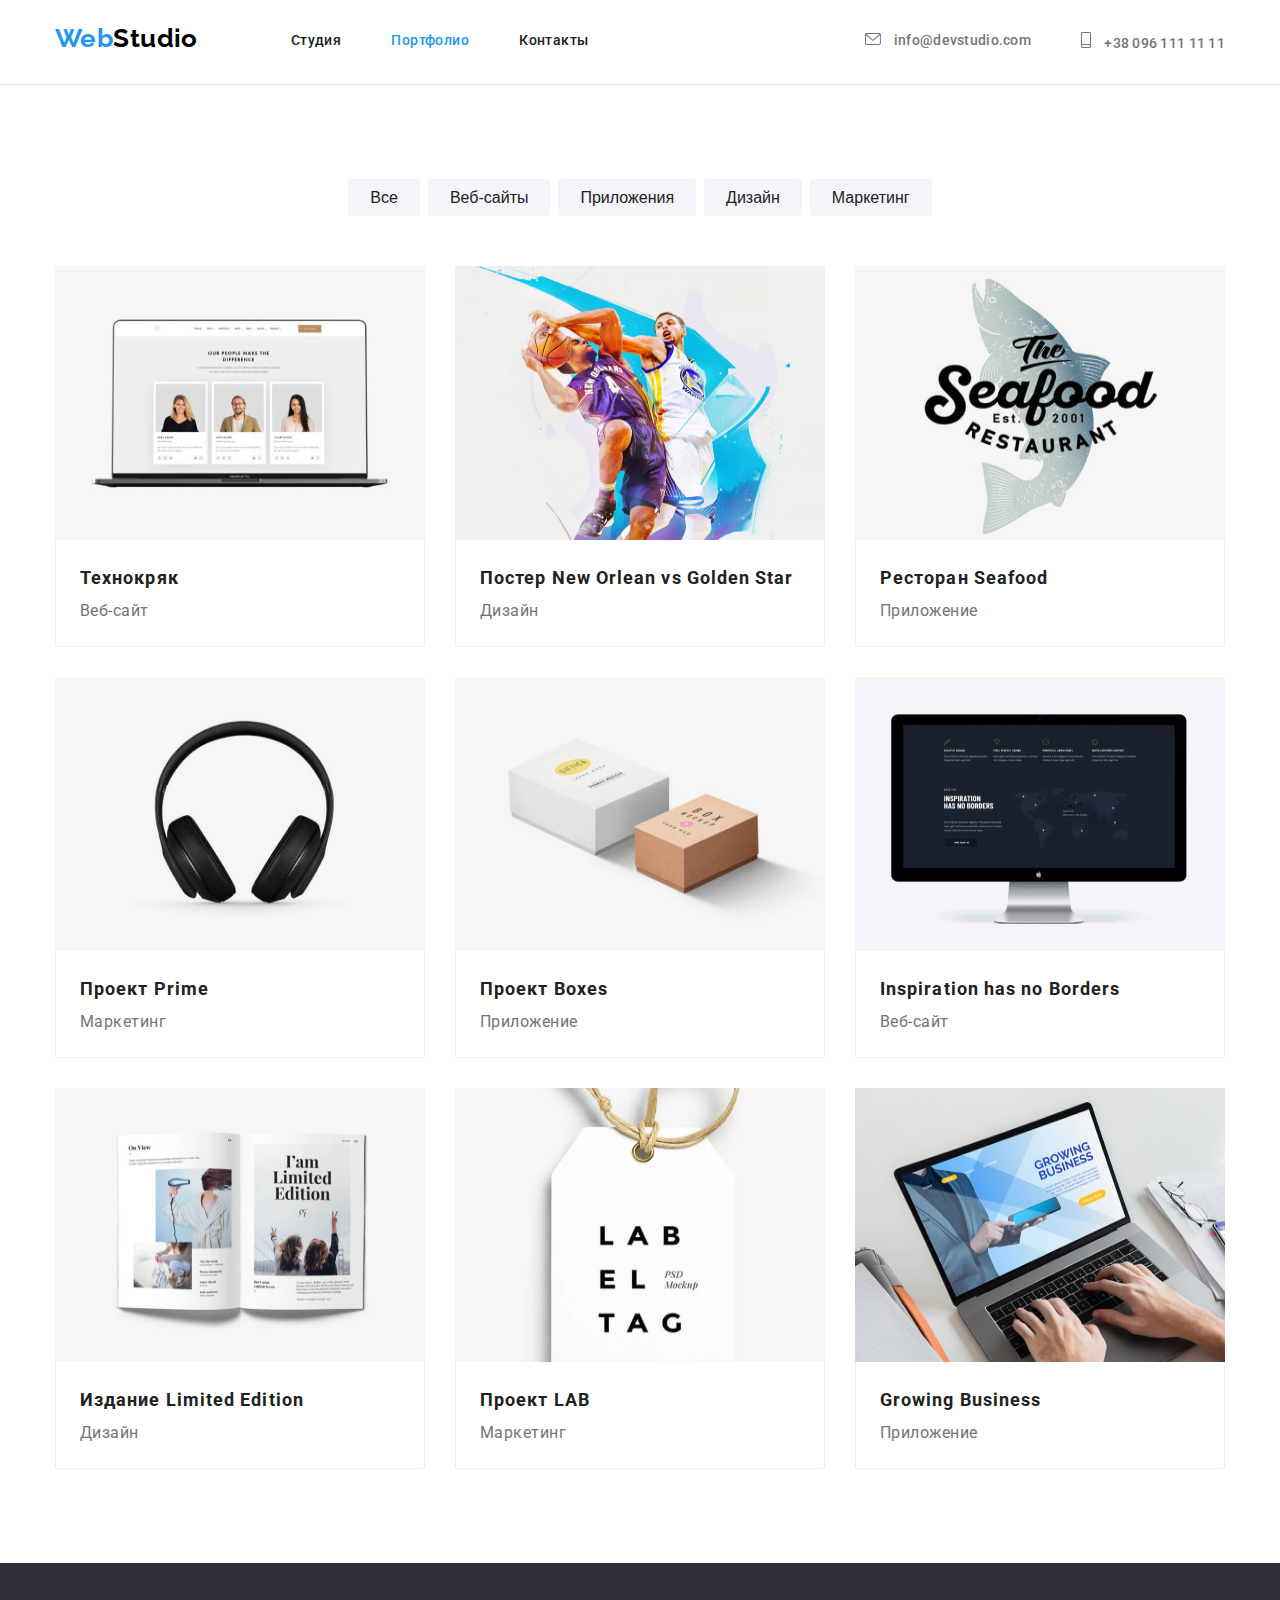
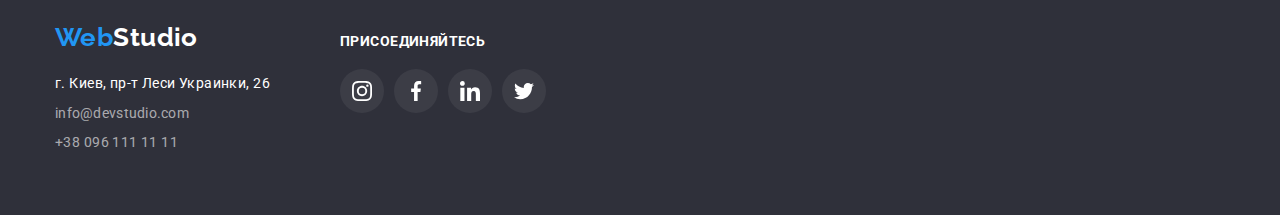
==== portfolio.html @ 875d4e26 "Initial commit" ====
<!DOCTYPE html>
<html lang="ru">

<head>
    <meta charset="UTF-8">
    <meta http-equiv="X-UA-Compatible" content="IE=edge">
    <meta name="viewport" content="width=device-width, initial-scale=1.0">
    <title>Портфолио</title>
    <link rel="preconnect" href="https://fonts.googleapis.com">
    <link rel="preconnect" href="https://fonts.gstatic.com" crossorigin>
    <link href="https://fonts.googleapis.com/css2?family=Raleway:wght@700&family=Roboto:wght@400;500;700;900&display=swap" rel="stylesheet">
    <link rel="stylesheet" href="https://cdnjs.cloudflare.com/ajax/libs/modern-normalize/1.1.0/modern-normalize.min.css"
        integrity="sha512-wpPYUAdjBVSE4KJnH1VR1HeZfpl1ub8YT/NKx4PuQ5NmX2tKuGu6U/JRp5y+Y8XG2tV+wKQpNHVUX03MfMFn9Q=="
        crossorigin="anonymous" referrerpolicy="no-referrer">
    <link rel="stylesheet" href="./css/styles.css">
</head>

<body>
    <header class="header">
        <div class="container container-nav">
        <nav class="navigation">
            <a href="./index.html" class="header-link-logo link"><span class="logo-web">Web</span><span
                    class="logo-studio">Studio</span></a>
            <ul class="header-list list">
                <li class="header-item"><a href="./index.html" class="header-link link">Студия</a></li>
                <li class="header-item"><a href="./portfolio.html" class="header-link link current">Портфолио</a></li>
                <li class="header-item"><a href="" class="header-link link">Контакты</a></li>
            </ul>
        </nav>
        <ul class="header-contact list">
            <li class="header-contact-item">
                <a href="mailto:info@devstudio.com" class="header-mail link">
                    <svg class="mail-icon" width="16">
                        <use href="./images/icons/icons.svg#icon-envelope"></use>
                    </svg>
                    info@devstudio.com</a>
            </li>
            <li class="header-contact-item">
                <a href="tel:+380961111111" class="header-tel link">
                    <svg class="phone-icon" width="10" height="16">
                        <use href="./images/icons/icons.svg#icon-smartphone"></use>
                    </svg>
                    +38 096 111 11 11</a>
            </li>
        </ul>
        </div>
    </header>
    <main>
        <!--Секция Услуги-->
        <section class="section portfolio-section">
            <div class="container">
                <div class="container-portfolio">
                    <h1 class="visually-hidden">Услуги</h1>
                    <ul class="services-button-list list">
                        <li class="filter-button"><button type="button" class="services-button">Все</button></li>
                        <li class="filter-button"><button type="button" class="services-button">Веб-сайты</button></li>
                        <li class="filter-button"><button type="button" class="services-button">Приложения</button></li>
                        <li class="filter-button"><button type="button" class="services-button">Дизайн</button></li>
                        <li class="filter-button"><button type="button" class="services-button">Маркетинг</button></li>
                    </ul>
                    <ul class="services-pics-list list">
                        <li class="services-item">
                            <a href="" class="services-link link">
                                <img src="./images/portfolio/project1.jpg" alt="Технологии" width="370" height="274">
                                <div class="portfolio-cards">
                                    <h2 class="services-title">Технокряк</h2>
                                    <p class="services-text">Веб-сайт</p>
                                </div>
                            </a>
                        </li>
                        <li class="services-item">
                            <a href="" class="services-link link">
                                <img src="./images/portfolio/project2.jpg" alt="Технологии" width="370" height="274">
                                <div class="portfolio-cards">
                                    <h2 class="services-title">Постер New Orlean vs Golden Star</h2>
                                    <p class="services-text">Дизайн</p>
                                </div>
                            </a>
                        </li>
                        <li class="services-item">
                            <a href="" class="services-link link">
                                <img src="./images/portfolio/project3.jpg" alt="Технологии" width="370" height="274">
                                <div class="portfolio-cards">
                                    <h2 class="services-title">Ресторан Seafood</h2>
                                    <p class="services-text">Приложение</p>
                                </div>
                            </a>
                        </li>
                        <li class="services-item">
                            <a href="" class="services-link link">
                                <img src="./images/portfolio/project4.jpg" alt="Технологии" width="370" height="274">
                                <div class="portfolio-cards">
                                    <h2 class="services-title">Проект Prime</h2>
                                    <p class="services-text">Маркетинг</p>
                                </div>
                            </a>
                        </li>
                        <li class="services-item">
                            <a href="" class="services-link link">
                                <img src="./images/portfolio/project5.jpg" alt="Технологии" width="370" height="274">
                                <div class="portfolio-cards">
                                    <h2 class="services-title">Проект Boxes</h2>
                                    <p class="services-text">Приложение</p>
                                </div>
                            </a>
                        </li>
                        <li class="services-item">
                            <a href="" class="services-link link">
                                <img src="./images/portfolio/project6.jpg" alt="Технологии" width="370" height="274">
                                <div class="portfolio-cards">
                                    <h2 lang="en" class="services-title">Inspiration has no Borders</h2>
                                    <p class="services-text">Веб-сайт</p>
                                </div>
                            </a>
                        </li>
                        <li class="services-item">
                            <a href="" class="services-link link">
                                <img src="./images/portfolio/project7.jpg" alt="Технологии" width="370" height="274">
                                <div class="portfolio-cards">
                                    <h2 class="services-title">Издание Limited Edition</h2>
                                    <p class="services-text">Дизайн</p>
                                </div>
                            </a>
                        </li>
                        <li class="services-item">
                            <a href="" class="services-link link">
                                <img src="./images/portfolio/project8.jpg" alt="Технологии" width="370" height="274">
                                <div class="portfolio-cards">
                                    <h2 class="services-title">Проект LAB</h2>
                                    <p class="services-text">Маркетинг</p>
                                </div>
                            </a>
                        </li>
                        <li class="services-item">
                            <a href="" class="services-link link">
                                <img src="./images/portfolio/project9.jpg" alt="Технологии" width="370" height="274">
                                <div class="portfolio-cards">
                                    <h2 lang="en" class="services-title">Growing Business</h2>
                                    <p class="services-text">Приложение</p>
                                </div>
                            </a>
                        </li>
                    </ul>
                </div>
            </div>
        </section>
    </main>
    <!--Подвал-->
<footer class="footer">
    <div class="container basement-container">
        <div class="footer-container">
            <a href="./index.html" class="footer-link-logo link"><span class="logo-web">Web</span><span
                    class="logo-studio-footer">Studio</span></a>
            <address class="footer-address">
                <ul class="address-list list">
                    <li class="contacts"><a href="https://goo.gl/maps/UrgGSYHFzUW1wkLTA" target="_blank"
                            class="footer-map-link link">г. Киев, пр-т Леси Украинки, 26<br></a></li>
                    <li class="contacts contacts-secondary"><a href="mailto:info@devstudio.com"
                            class="footer-mail link">info@devstudio.com </a></li>
                    <li class="contacts contacts-secondary"><a href="tel:+380961111111" class="footer-tel link">+38 096
                            111 11 11</a></li>
                </ul>
            </address>
        </div>
        <div class="join-us-footer">
            <p class="join-us-title">Присоединяйтесь</p>
            <ul class="join-us-list list">
                <li class="join-us-item">
                    <a href="" class="join-us-link link">
                        <svg class="join-us-icon" width="20" height="20">
                            <use href="./images/icons/icons.svg#icon-instagram"></use>
                        </svg>
                    </a>
                </li>
                <li class="join-us-item">
                    <a href="" class="join-us-link link">
                        <svg class="join-us-icon" width="20" height="20">
                            <use href="./images/icons/icons.svg#icon-facebook"></use>
                        </svg>
                    </a>
                </li>
                <li class="join-us-item">
                    <a href="" class="join-us-link link">
                        <svg class="join-us-icon" width="20" height="20">
                            <use href="./images/icons/icons.svg#icon-linkedin"></use>
                        </svg>
                    </a>
                </li>
                <li class="join-us-item">
                    <a href="" class="join-us-link link">
                        <svg class="join-us-icon" width="20" height="20">
                            <use href="./images/icons/icons.svg#icon-twitter"></use>
                        </svg>
                    </a>
                </li>
            </ul>
        </div>
    </div>
</footer>
</body>

</html>
---- css/styles.css ----
html {
    box-sizing: border-box;
}

*,
*::before,
*::after {
    box-sizing: inherit;
}


:root {
    --title-text-color: #212121;
    --header-link-color: #212121;
    --button-services-color: #212121;
    --secondary-text-color: #757575;
    --main-text-color: #FFFFFF;
    --main-background-color: #ffffff;
    --footer-text: #ffffff;
    --button-text-color: #ffffff;
    --logo-studio-color: #000000;
    --logo-studio-alt-color: #FFFFFF;
    --hero-button-color: #ffffff;
    --hero-button-color-alt: #000000;
    --logo-web-color: #2196F3;
    --link-color: #2196F3;
    --main-button-color: #2196F3;
    --bg-icon-color: #2196F3;
    --footer-text-color: rgba(255, 255, 255, 0.6);
    --hero-background-color: #2F303A;
    --footer-background-color: #2F303A;
    --button-background-color: #F5F4FA;
    --team-background-color: #F5F4FA;
    --list-right-margin: 30px;
}

body {
    margin: 0;
    font-family: 'Roboto', Tahoma sans-serif;
    color: var(--secondary-text-color);
    font-size: 14px;
    letter-spacing: 0.03em;
    background-color: var(--main-background-color);
}

img {
    display: block;
}

.visually-hidden {
    position: absolute;
    white-space: nowrap;
    width: 1px;
    height: 1px;
    overflow: hidden;
    border: 0;
    padding: 0;
    clip: rect(0 0 0 0);
    clip-path: inset(50%);
    margin: -1px;
}

.link {
    text-decoration: none;
}

.list {
    list-style: none;
    padding: 0;
    margin: 0;
}

.section {
    padding-top: 94px;
    padding-bottom: 94px;
}

ul {
    list-style: none;
    margin: 0px;
    padding: 0px;
}

h1,
h2,
h3 {
    margin: 0px;
}

p {
    margin: 0px;
}

.container {
    width: 1200px;
    margin: 0 auto;
    padding-left: 15px;
    padding-right: 15px;
}

/*-----------------header body-------*/
.header {
    border-bottom: 1px solid #ECECEC;
}

.container-nav {
    display: flex;
}

.navigation {
    display: flex;
}

.header-link-logo {
    padding-top: 24px;
    padding-bottom: 25px;
    text-decoration: none;
    align-items: center;
    margin-right: 93px;
    font-family: 'Raleway';
}

.logo-web {
    font-family: "Raleway", sans-serif;
    font-weight: 700;
    font-size: 26px;
    line-height: 1.1;
    color: var(--logo-web-color);
}

.logo-studio {
    font-family: "Raleway", sans-serif;
    font-weight: 700;
    font-size: 26px;
    line-height: 1.1;
    color: var(--logo-studio-color);
}

.header-list {
    display: flex;
}

.header-item {
    padding-top: 32px;
    padding-bottom: 32px;
    margin-right: 50px;
}

.header-item:last-child {
    margin-right: 0;
}

.header-link {
    padding-top: 32px;
    padding-bottom: 32px;
    font-weight: 500;
    line-height: 1.1;
    color: var(--header-link-color);
}

.header-link:hover,
.header-link:focus {
    color: var(--link-color);
}

.link.current {
    color: var(--link-color);
}

/*------header contacts-------*/

.header-contact {
    display: flex;
    justify-content: end;
    margin-left: auto;
}

.header-contact-item {
    padding-top: 32px;
    padding-bottom: 32px;
    margin-right: 50px;
}

.header-contact-item:last-child {
    margin-right: 0;
}

.header-mail {
    padding-top: 32px;
    padding-bottom: 32px;
    font-weight: 500;
    line-height: 1.14;
    letter-spacing: 0.02em;
    text-decoration: none;
    color: var(--secondary-text-color);
    align-items: center;
}

.header-mail:hover,
.header-mail:focus {
    color: var(--link-color)
}

.mail-icon {
    fill: #757575;
    margin-right: 10px;
    height: 12px;
}

.phone-icon {
    fill: #757575;
    margin-right: 10px;
    height: 16px;
}

.header-mail:hover .mail-icon {
    fill: var(--link-color)
}

.header-mail:focus .mail-icon {
    fill: var(--link-color)
}

.header-tel {
    padding-top: 32px;
    padding-bottom: 32px;
    font-weight: 500;
    line-height: 1.14;
    letter-spacing: 0.02em;
    text-decoration: none;
    align-items: center;
    color: var(--secondary-text-color);
}

.header-tel:hover,
.header-tel:focus {
    color: var(--link-color);
}

.header-tel:hover .phone-icon {
    fill: var(--link-color)
}

.header-tel:focus .phone-icon {
    fill: var(--link-color)
}

/*-------------main body hero line--------*/

.section-hero {
    background-color: var(--hero-background-color);
    text-align: center;
    padding-top: 200px;
    padding-bottom: 200px;
    background-image: linear-gradient(rgba(47, 48, 58, 0.4), rgba(47, 48, 58, 0.4)), url(../images/hero.jpg);
    background-repeat: no-repeat;
    background-size: cover;
    background-position: center;
    max-width: 1600px;
    margin: 0 auto;
}

.container-hero {
    width: 1200px;
    margin: 0 auto;
    padding-left: 15px;
    padding-right: 15px;
}

.hero-title {
    max-width: 696px;
    margin: 0 auto;
    margin-bottom: 30px;
    font-weight: 900;
    font-size: 44px;
    line-height: 1.36;
    letter-spacing: 0.06em;
    text-transform: uppercase;
    color: var(--main-text-color);
}

.hero-button {
    border-radius: 4px;
    min-width: 200px;
    padding: 10px 32px;
    font-weight: 700;
    font-size: 16px;
    line-height: 1.87;
    border: none;
    align-items: center;
    letter-spacing: 0.06em;
    color: var(--hero-button-color);
    cursor: pointer;
    background-color: var(--main-button-color);
}


/*-------------main body specificities line--------*/

.features-list {
    display: flex;
    flex-wrap: wrap;
}

.features-item {
    margin-right: var(--list-right-margin);
}

.features-item:last-child {
    margin-right: 0;
}

.features-icon-box {
    width: 270px;
    height: 120px;
    background-color: #F5F4FA;
    display: flex;
    justify-content: center;
    align-items: center;
    margin-bottom: 30px;
}

.features-title {
    font-size: 14px;
    margin-bottom: 10px;
    font-weight: 700;
    line-height: 1.14;
    text-transform: uppercase;
    color: var(--title-text-color);
}

.features-item {
    max-width: 270px;
}

.features-text {
    line-height: 1.7;
}

/* --------------main body works line------*/

.section-works {
    padding-top: 0;
}

.works-list {
    display: flex;
    list-style: none;
}

.works-item {
    margin-right: var(--list-right-margin);
}

.works-item:last-child {
    margin-right: 0;
}

.works-title {
    margin-bottom: 50px;
    font-weight: 700;
    font-size: 36px;
    line-height: 1.16;
    text-align: center;
    letter-spacing: 0.03em;
    color: var(--title-text-color);
}

/* --------------main body team line------*/

.section-team {
    background-color: var(--team-background-color);
}

.team-list {
    display: flex;
}

.team-card {
    margin-right: var(--list-right-margin);
    box-shadow: 0px 1px 3px rgba(0, 0, 0, 0.12), 0px 1px 1px rgba(0, 0, 0, 0.14), 0px 2px 1px rgba(0, 0, 0, 0.2);
    border-radius: 0px 0px 4px 4px;
    background-color: #ffffff;
}

.team-card:last-child {
    margin-right: 0;
}

.member-info {
    width: 270px;
    padding-top: 30px;
    padding-bottom: 30px;
    background-color: #ffffff;
    border-bottom-left-radius: 4px;
    border-bottom-right-radius: 4px;
}

.team-title {
    margin-bottom: 50px;
    font-weight: 700;
    font-size: 36px;
    line-height: 1.16;
    text-align: center;
    color: var(--title-text-color);
}

.employee-title {
    margin-bottom: 10px;
    font-weight: 500;
    font-size: 16px;
    line-height: 19px;
    letter-spacing: 0.03em;
    text-align: center;
    color: var(--title-text-color);
}

.position-team {
    margin: 0 auto;
    margin-bottom: 16px;
    font-weight: 400;
    font-size: 16px;
    line-height: 19px;
    letter-spacing: 0.03em;
    text-align: center;
}

.team-soc-list {
    display: flex;
    justify-content: center;
    margin: 0 auto;
}

.team-soc-item {
    margin-right: 10px;
    width: 44px;
    height: 44px;
}

.team-soc-item:last-child {
    margin-right: 0;
}

.team-soc-link {
    display: flex;
    justify-content: center;
    align-items: center;
    width: 44px;
    height: 44px;
    background-color: #FFFFFF;
    border-radius: 50%;
}

.team-soc-icon {
    fill: #afb1b8;
}

.team-soc-link:hover {
    background-color: var(--bg-icon-color);
}

.team-soc-link:hover .team-soc-icon {
    fill: #ffffff;
}

.team-soc-link:focus .team-soc-icon {
    fill: #e5e5e5;
}

/* --------------body regular clients line------*/

.title-clients {
    font-weight: 700;
    font-size: 36px;
    line-height: 42px;
    text-align: center;
    letter-spacing: 0.03em;
    color: var(--title-text-color);
    margin-bottom: 50px;
}

.clients-links {
    width: 100%;
    height: 100%;
    padding: 16px 32px;
    border: 1px solid #AFB1B8;
    border-radius: 4px;
    display: flex;
    justify-content: center;
    align-items: center;
}

.clients-list {
    display: flex;
    flex-wrap: wrap;
}

.clients-item {
    width: 170px;
    height: 92px;
    margin-right: 30px;
}

.clients-item:last-child {
    margin-right: 0px;
}

.clients-links:hover {
    border: 1px solid #2196F3
}

.clients-icon {
    fill: #AFB1B8;
}

.clients-links:hover .clients-icon {
    fill: #2196F3
}

.clients-links:focus .clients-icon {
    fill: #2196F3
}

/*-------------footer----------*/

.footer {
    background-color: var(--footer-background-color);
    padding-bottom: 60px;
    padding-top: 60px;
}

.basement-container {
    display: flex;
    align-items: baseline;
}


.footer-link-logo {
    text-decoration: none;
    align-items: center;
    font-family: 'Raleway';
    display: inline-block;
    margin-bottom: 20px;
}

.contacts {
    margin-bottom: 9px;
}

.contacts:last-child {
    margin-bottom: 0;
}

.logo-studio-footer {
    font-family: "Raleway", sans-serif;
    font-weight: 700;
    font-size: 26px;
    line-height: 1.1;
    color: var(--logo-studio-alt-color);
}

.footer-map-link {
    line-height: 1.7;
    color: var(--footer-text);
    font-style: normal;
}

.footer-map-link:hover,
.footer-map-link:focus {
    color: var(--link-color);
}

.footer-mail {
    line-height: 1.14;
    letter-spacing: 0.02em;
    color: var(--footer-text-color);
    font-style: normal;
}

.footer-mail:hover,
.footer-mail:focus {
    color: var(--link-color);
}

.footer-tel {
    line-height: 1.7;
    color: var(--footer-text-color);
    font-style: normal;
}

.footer-tel:hover,
.footer-tel:focus {
    color: var(--link-color);
}

/*-------------footer join us----------*/

.join-us-footer {
    margin-left: 70px;
}

.join-us-title {
    font-weight: 700;
    font-size: 14px;
    line-height: 16px;
    letter-spacing: 0.03em;
    text-transform: uppercase;
    color: #FFFFFF;
    margin-bottom: 20px;
}

.join-us-title {
    display: flex;
    align-items: baseline;
}

.join-us-list {
    display: flex;
    justify-content: center;
}

.join-us-item {
    margin-right: 10px;
    width: 44px;
    height: 44px;
}

.join-us-item:last-child {
    margin-right: 0;
}

.join-us-link {
    width: 100%;
    height: 100%;
    background-color: #ffffff10;
    border-radius: 50%;
    display: flex;
    justify-content: center;
    align-items: center;
}

.join-us-icon {
    fill: #ffffff;
}

.join-us-link:hover,
.join-us-link:focus {
    background-color: var(--bg-icon-color);
}

.join-us-link:hover .join-us-icon {
    fill: #ffffff;
}

.join-us-link:focus .join-us-icon {
    fill: #ffffff;
}

/*-------------PORTFOLIO--------*/


.services-button {
    border: none;
    border-radius: 4px;
    padding: 5.94px 22px;
    font-weight: 500;
    font-size: 16px;
    line-height: 1.6;
    text-align: center;
    display: flex;
    align-items: center;
    color: var(--button-services-color);
    cursor: pointer;
    background-color: var(--button-background-color);
    }

.services-button:hover,
.services-button:focus {
    color: var(--logo-studio-alt-color);
    background-color: var(--main-button-color);
    box-shadow: 0px 4px 4px rgba(0, 0, 0, 0.25),
            0px 4px 4px rgba(0, 0, 0, 0.25),
            0px 2px 2px rgba(0, 0, 0, 0.12);
    }

.services-button-list {
    justify-content: center;
    margin-bottom: 50px;
    display: flex;
    flex-wrap: wrap;
    }

.filter-button {
    margin-right: 8px;
    align-items: center;
    }

.filter-button:last-child {
    margin: 0;
    }

.services-link {
    display: block;
}

.services-link:hover,
.services-link:focus {
    box-shadow: 0px 1px 1px rgba(0, 0, 0, 0.12),
        0px 4px 4px rgba(0, 0, 0, 0.06),
        1px 4px 6px rgba(0, 0, 0, 0.16);
}

.services-title {
    font-weight: 700;
    font-size: 18px;
    line-height: 36px;
    letter-spacing: 0.06em;
    color: var(--title-text-color);
}

.services-text {
    margin: 0 auto;
    font-weight: 400;
    font-size: 16px;
    line-height: 30px;
    letter-spacing: 0.03em;
    color: var(--secondary-text-color);
}

.services-pics-list {
    display: flex;
    flex-wrap: wrap;
    margin-right: -30px;
}

.services-item {
    margin-right: 30px;
    margin-bottom: 30px;
}

.services-item:nth-last-child(-n + 3) {
    margin-bottom: 0;
}

.portfolio-cards {
    width: 370px;
    padding: 20px 24px;
    background-color: #ffffff;
    border-bottom: 1px solid #EEEEEE;
    border-left: 1px solid #EEEEEE;
    border-right: 1px solid #EEEEEE;
    border-bottom-left-radius: 3px;
    border-bottom-right-radius: 3px;
}
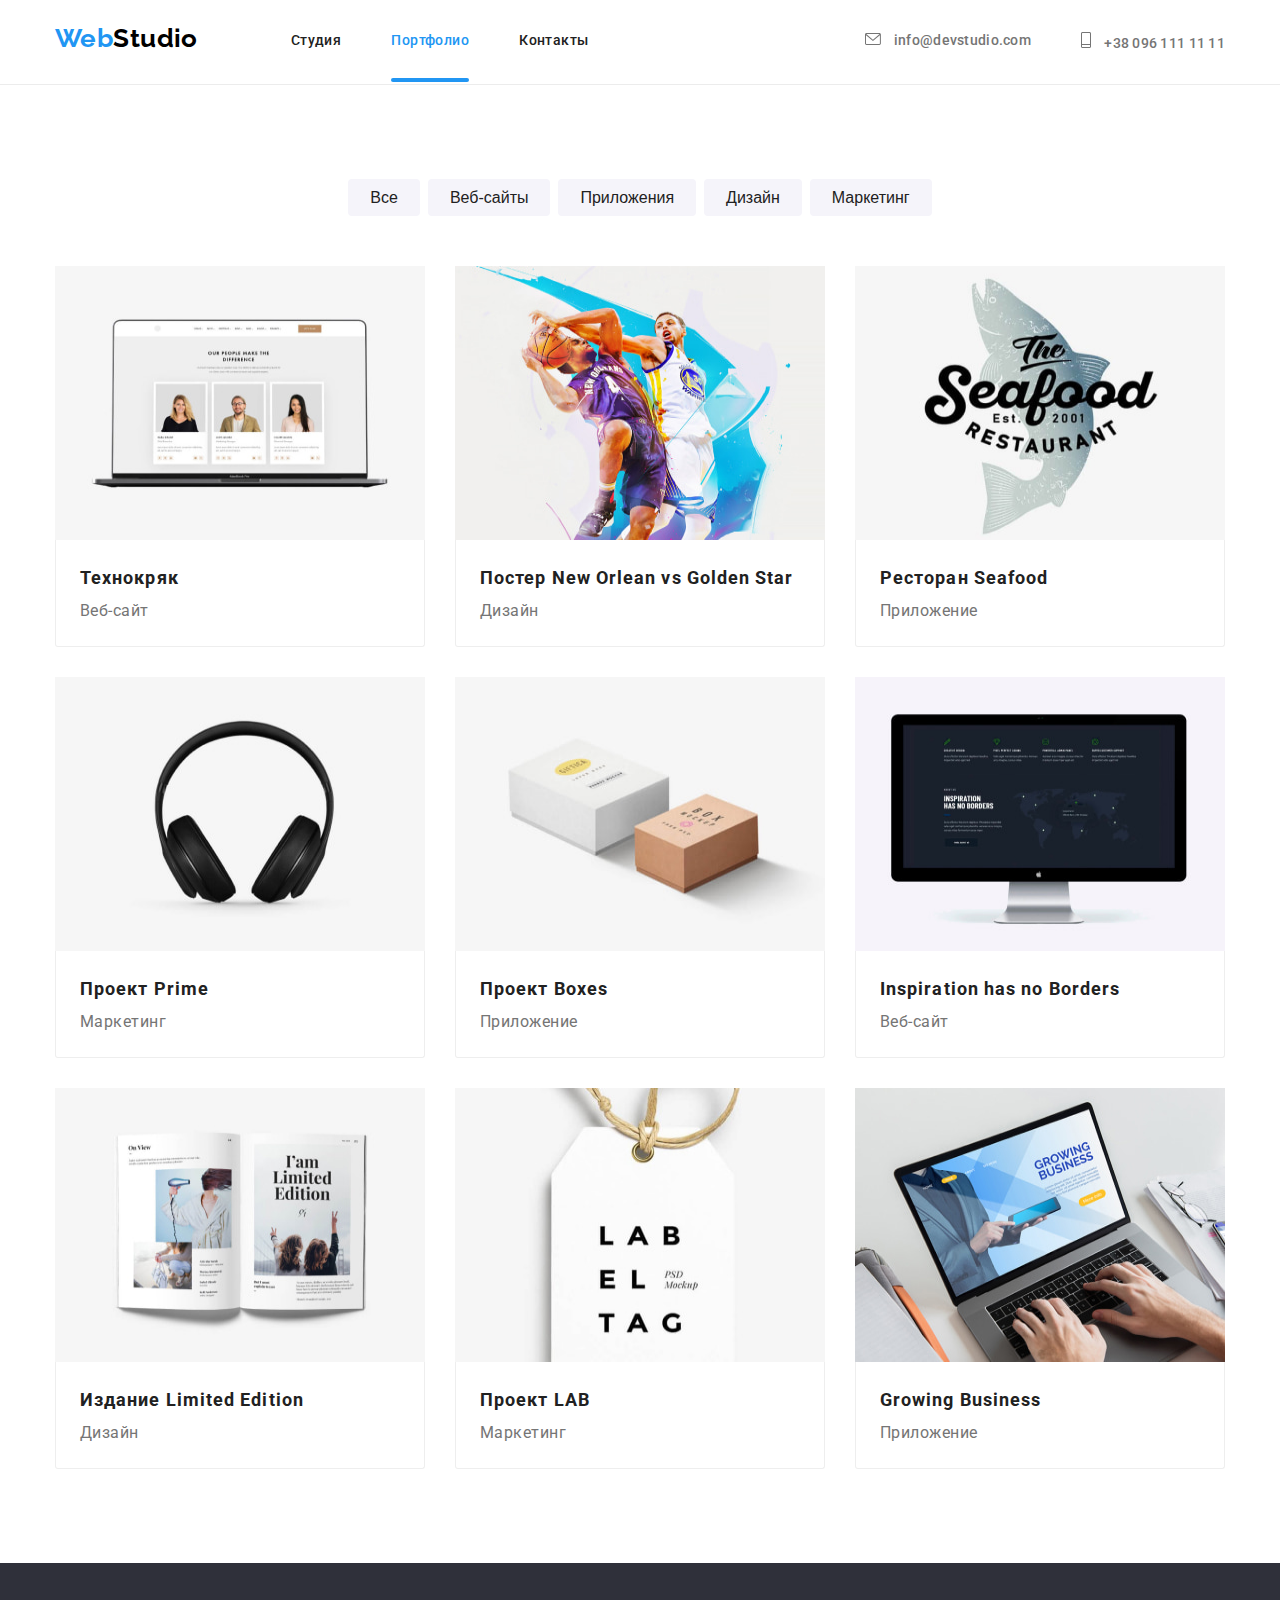
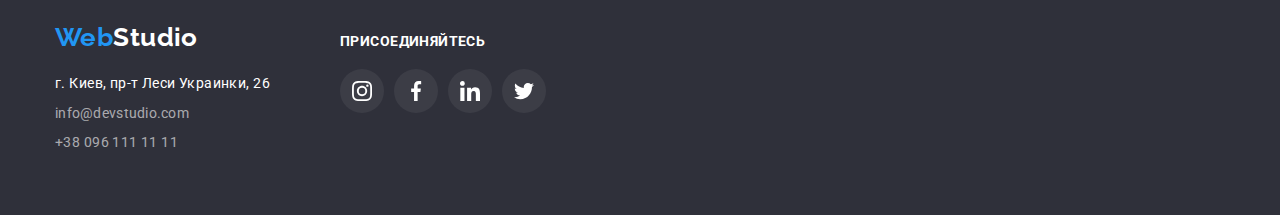
==== commit c02cd1c3: "portfolio overlay" ====
--- a/portfolio.html
+++ b/portfolio.html
@@ -61,7 +61,13 @@
                     <ul class="services-pics-list list">
                         <li class="services-item">
                             <a href="" class="services-link link">
+                                <div class="services-img-decor">
                                 <img src="./images/portfolio/project1.jpg" alt="Технологии" width="370" height="274">
+                                <p class="services-decor-text">Ресурс предлагает комплексные предложения с разным уровнем
+                                    функционала и сервисов. Все это позволит посетителю получить исчерпывающие сведения 
+                                    о компании или частном лице
+                                </p>
+                                </div>
                                 <div class="portfolio-cards">
                                     <h2 class="services-title">Технокряк</h2>
                                     <p class="services-text">Веб-сайт</p>
@@ -70,7 +76,13 @@
                         </li>
                         <li class="services-item">
                             <a href="" class="services-link link">
+                                <div class="services-img-decor">
                                 <img src="./images/portfolio/project2.jpg" alt="Технологии" width="370" height="274">
+                                <p class="services-decor-text">Ресурс предлагает комплексные предложения с разным уровнем
+                                    функционала и сервисов. Все это позволит посетителю получить исчерпывающие сведения
+                                    о компании или частном лице
+                                </p>
+                                </div>
                                 <div class="portfolio-cards">
                                     <h2 class="services-title">Постер New Orlean vs Golden Star</h2>
                                     <p class="services-text">Дизайн</p>
@@ -79,7 +91,13 @@
                         </li>
                         <li class="services-item">
                             <a href="" class="services-link link">
+                                <div class="services-img-decor">
                                 <img src="./images/portfolio/project3.jpg" alt="Технологии" width="370" height="274">
+                                <p class="services-decor-text">Ресурс предлагает комплексные предложения с разным уровнем
+                                    функционала и сервисов. Все это позволит посетителю получить исчерпывающие сведения
+                                    о компании или частном лице
+                                </p>
+                                </div>
                                 <div class="portfolio-cards">
                                     <h2 class="services-title">Ресторан Seafood</h2>
                                     <p class="services-text">Приложение</p>
@@ -88,7 +106,13 @@
                         </li>
                         <li class="services-item">
                             <a href="" class="services-link link">
+                                <div class="services-img-decor">
                                 <img src="./images/portfolio/project4.jpg" alt="Технологии" width="370" height="274">
+                                <p class="services-decor-text">Ресурс предлагает комплексные предложения с разным уровнем
+                                    функционала и сервисов. Все это позволит посетителю получить исчерпывающие сведения
+                                    о компании или частном лице
+                                </p>
+                                </div>
                                 <div class="portfolio-cards">
                                     <h2 class="services-title">Проект Prime</h2>
                                     <p class="services-text">Маркетинг</p>
@@ -97,7 +121,13 @@
                         </li>
                         <li class="services-item">
                             <a href="" class="services-link link">
+                                <div class="services-img-decor">
                                 <img src="./images/portfolio/project5.jpg" alt="Технологии" width="370" height="274">
+                                <p class="services-decor-text">Ресурс предлагает комплексные предложения с разным уровнем
+                                    функционала и сервисов. Все это позволит посетителю получить исчерпывающие сведения
+                                    о компании или частном лице
+                                </p>
+                                </div>
                                 <div class="portfolio-cards">
                                     <h2 class="services-title">Проект Boxes</h2>
                                     <p class="services-text">Приложение</p>
@@ -106,7 +136,13 @@
                         </li>
                         <li class="services-item">
                             <a href="" class="services-link link">
+                                <div class="services-img-decor">
                                 <img src="./images/portfolio/project6.jpg" alt="Технологии" width="370" height="274">
+                                <p class="services-decor-text">Ресурс предлагает комплексные предложения с разным уровнем
+                                    функционала и сервисов. Все это позволит посетителю получить исчерпывающие сведения
+                                    о компании или частном лице
+                                </p>
+                                </div>
                                 <div class="portfolio-cards">
                                     <h2 lang="en" class="services-title">Inspiration has no Borders</h2>
                                     <p class="services-text">Веб-сайт</p>
@@ -115,7 +151,13 @@
                         </li>
                         <li class="services-item">
                             <a href="" class="services-link link">
+                                <div class="services-img-decor">
                                 <img src="./images/portfolio/project7.jpg" alt="Технологии" width="370" height="274">
+                                <p class="services-decor-text">Ресурс предлагает комплексные предложения с разным уровнем
+                                    функционала и сервисов. Все это позволит посетителю получить исчерпывающие сведения
+                                    о компании или частном лице
+                                </p>
+                                </div>
                                 <div class="portfolio-cards">
                                     <h2 class="services-title">Издание Limited Edition</h2>
                                     <p class="services-text">Дизайн</p>
@@ -124,7 +166,13 @@
                         </li>
                         <li class="services-item">
                             <a href="" class="services-link link">
+                                <div class="services-img-decor">
                                 <img src="./images/portfolio/project8.jpg" alt="Технологии" width="370" height="274">
+                                <p class="services-decor-text">Ресурс предлагает комплексные предложения с разным уровнем
+                                    функционала и сервисов. Все это позволит посетителю получить исчерпывающие сведения
+                                    о компании или частном лице
+                                </p>
+                                </div>
                                 <div class="portfolio-cards">
                                     <h2 class="services-title">Проект LAB</h2>
                                     <p class="services-text">Маркетинг</p>
@@ -133,7 +181,13 @@
                         </li>
                         <li class="services-item">
                             <a href="" class="services-link link">
+                                <div class="services-img-decor">
                                 <img src="./images/portfolio/project9.jpg" alt="Технологии" width="370" height="274">
+                                <p class="services-decor-text">Ресурс предлагает комплексные предложения с разным уровнем
+                                    функционала и сервисов. Все это позволит посетителю получить исчерпывающие сведения
+                                    о компании или частном лице
+                                </p>
+                                </div>
                                 <div class="portfolio-cards">
                                     <h2 lang="en" class="services-title">Growing Business</h2>
                                     <p class="services-text">Приложение</p>
--- a/css/styles.css
+++ b/css/styles.css
@@ -151,11 +151,26 @@
 }
 
 .header-link {
+    position: relative;
     padding-top: 32px;
     padding-bottom: 32px;
     font-weight: 500;
     line-height: 1.1;
     color: var(--header-link-color);
+    transition-property: color;
+    transition-duration: 250ms;
+    transition-timing-function: cubic-bezier(0.4, 0, 0.2, 1);
+}
+
+.header-link.current::after {
+    content: "";
+    position: absolute;
+    width: 100%;
+    left: 0;
+    bottom: -2px;
+    height: 4px;
+    border-radius: 2px;
+    background: #2196F3;
 }
 
 .header-link:hover,
@@ -672,6 +687,10 @@
     color: var(--button-services-color);
     cursor: pointer;
     background-color: var(--button-background-color);
+
+    transition-property: color, background-color, box-shadow;
+    transition-duration: 250ms;
+    transition-timing-function: cubic-bezier(0.4, 0, 0.2, 1);
     }
 
 .services-button:hover,
@@ -701,6 +720,9 @@
 
 .services-link {
     display: block;
+    transition-property: box-shadow;
+    transition-duration: 250ms;
+    transition-timing-function: cubic-bezier(0.4, 0, 0.2, 1);
 }
 
 .services-link:hover,
@@ -740,6 +762,32 @@
 
 .services-item:nth-last-child(-n + 3) {
     margin-bottom: 0;
+}
+
+.services-pics-item:hover .services-decor-text {
+    transform: translateY(-100%);
+    opacity: 1;
+}
+
+.services-img-decor {
+    position: relative;
+    overflow: hidden;
+}
+
+.services-decor-text {
+    position: absolute;
+    width: 100%;
+    top: 0;
+    left: 0;
+    padding: 63px 24px;
+    font-size: 18px;
+    line-height: 28px;
+    letter-spacing: 0.03em;
+    color: var(--main-text-color);
+    background-color: rgba(33, 150, 243, 0.9);
+    transform: translateY(100%);
+    transition: transform 250ms cubic-bezier(0.4, 0, 0.2, 1),
+    opacity 250ms cubic-bezier(0.4, 0, 0.2, 1);
 }
 
 .portfolio-cards {
